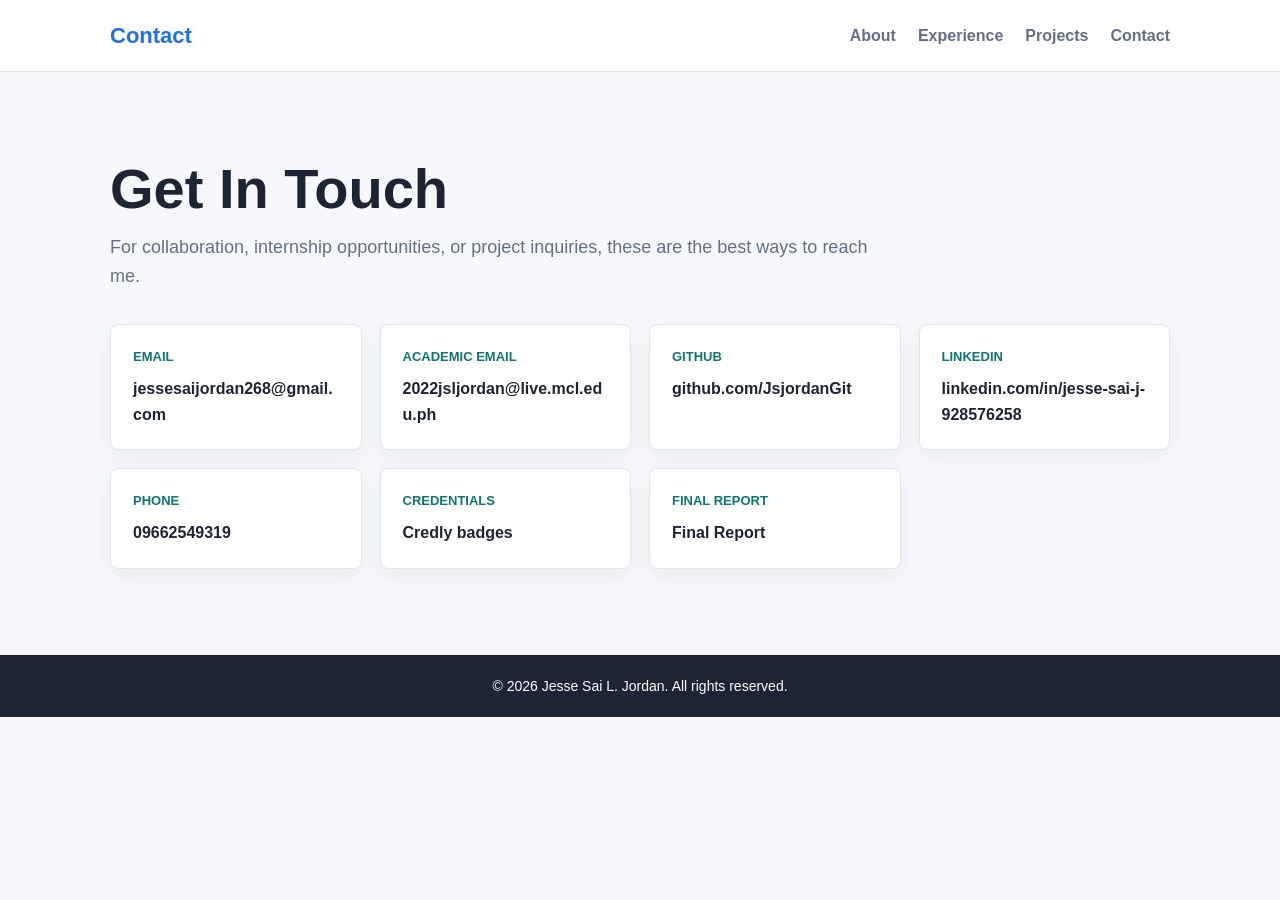
==== contact.html @ 4aef59ef "First commit" ====
<!DOCTYPE html>
<html lang="en">
<head>
    <link rel="stylesheet" href="design.css">
    <meta charset="UTF-8">
    <meta name="viewport" content="width=device-width, initial-scale=1.0">
    <title>Contact | Jesse Sai L. Jordan</title>
</head>
<body>
    <header>
        <nav>
            <a class="logo" href="index.html">Contact</a>
            <ul class="nav-links">
                <li><a href="index.html">About</a></li>
                <li><a href="experience.html">Experience</a></li>
                <li><a href="projects.html">Projects</a></li>
                <li><a href="contact.html">Contact</a></li>
            </ul>
        </nav>
    </header>

    <main class="page">
        <section id="contact">
            <h1 class="page-title">Get In Touch</h1>
            <p class="page-intro">For collaboration, internship opportunities, or project inquiries, these are the best ways to reach me.</p>
            <div class="contact-grid">
                <a class="contact-card" href="mailto:jessesaijordan268@gmail.com"><span>Email</span><strong>jessesaijordan268@gmail.com</strong></a>
                <a class="contact-card" href="mailto:2022jsljordan@live.mcl.edu.ph"><span>Academic Email</span><strong>2022jsljordan@live.mcl.edu.ph</strong></a>
                <a class="contact-card" href="https://github.com/JsjordanGit"><span>GitHub</span><strong>github.com/JsjordanGit</strong></a>
                <a class="contact-card" href="https://www.linkedin.com/in/jesse-sai-j-928576258/"><span>LinkedIn</span><strong>linkedin.com/in/jesse-sai-j-928576258</strong></a>
                <div class="contact-card"><span>Phone</span><strong>09662549319</strong></div>
                <a class="contact-card" href="https://www.credly.com/users/jesse-sai-jordan/badges#credly"><span>Credentials</span><strong>Credly badges</strong></a>
                <a class="contact-card" href="#"><span>Final Report</span><strong>Final Report</strong></a>
            </div>
            </div>
        </section>
    </main>

    <footer>
        <p>&copy; 2026 Jesse Sai L. Jordan. All rights reserved.</p>
    </footer>
</body>
</html>
---- design.css ----
* {
    margin: 0;
    padding: 0;
    box-sizing: border-box;
    font-family: 'Segoe UI', Tahoma, Geneva, Verdana, sans-serif;
    scroll-behavior: smooth;
}

:root {
    --ink: #1d2433;
    --muted: #627086;
    --line: #dde5ee;
    --paper: #ffffff;
    --soft: #f6f8fb;
    --blue: #1f6feb;
    --teal: #0f766e;
    --green: #3f7d20;
    --gold: #a16207;
}

body {
    background-color: var(--soft);
    color: var(--ink);
    line-height: 1.6;
}

a {
    color: inherit;
    text-decoration: none;
}

header {
    position: fixed;
    top: 0;
    width: 100%;
    background-color: rgba(255, 255, 255, 0.94);
    border-bottom: 1px solid var(--line);
    backdrop-filter: blur(10px);
    z-index: 1000;
}

nav {
    display: flex;
    justify-content: space-between;
    align-items: center;
    max-width: 1100px;
    margin: 0 auto;
    padding: 18px 20px;
}

.logo {
    font-size: 22px;
    font-weight: 800;
    color: var(--blue);
}

.nav-links {
    list-style: none;
    display: flex;
    gap: 22px;
    color: var(--muted);
    font-weight: 600;
}

.nav-links a:hover {
    color: var(--blue);
}

section {
    max-width: 1100px;
    margin: 0 auto;
    padding: 86px 20px;
}

.page {
    padding-top: 74px;
}

.page-title {
    font-size: clamp(34px, 5vw, 56px);
    line-height: 1.05;
    margin-bottom: 14px;
}

.page-intro {
    max-width: 760px;
    color: var(--muted);
    font-size: 18px;
    margin-bottom: 34px;
}

.section-title {
    text-align: center;
    font-size: 32px;
    margin-bottom: 34px;
    position: relative;
}

.section-title.left {
    text-align: left;
}

.section-title::after {
    content: '';
    display: block;
    width: 54px;
    height: 4px;
    background-color: var(--blue);
    margin: 10px auto 0;
    border-radius: 2px;
}

.section-title.left::after {
    margin-left: 0;
}

#hero {
    min-height: 92vh;
    display: flex;
    flex-direction: column;
    justify-content: center;
    align-items: flex-start;
    text-align: left;
    background:
        linear-gradient(135deg, rgba(31, 111, 235, 0.13), rgba(15, 118, 110, 0.1)),
        radial-gradient(circle at 82% 35%, rgba(161, 98, 7, 0.18), transparent 30%),
        var(--soft);
    padding-top: 110px;
}

.eyebrow {
    color: var(--teal);
    font-weight: 800;
    text-transform: uppercase;
    letter-spacing: 0;
    margin-bottom: 12px;
}

#hero h1 {
    font-size: clamp(44px, 8vw, 76px);
    line-height: 1;
    margin-bottom: 18px;
    max-width: 820px;
}

#hero > p:not(.eyebrow) {
    color: var(--muted);
    font-size: 20px;
    max-width: 760px;
    margin-bottom: 30px;
}

.hero-actions {
    display: flex;
    flex-wrap: wrap;
    gap: 12px;
}

.btn {
    display: inline-flex;
    align-items: center;
    justify-content: center;
    background-color: var(--blue);
    color: #fff;
    min-height: 46px;
    padding: 12px 22px;
    border-radius: 6px;
    font-weight: 800;
    transition: background 0.2s, transform 0.2s;
}

.btn:hover {
    background-color: #174ea6;
    transform: translateY(-1px);
}

.btn.secondary {
    background: var(--paper);
    color: var(--blue);
    border: 1px solid var(--line);
}

.about-content,
.split-section {
    display: grid;
    grid-template-columns: minmax(0, 1.5fr) minmax(280px, 0.85fr);
    gap: 34px;
    align-items: start;
}

.about-text {
    font-size: 18px;
    color: var(--muted);
}

.about-text p + p {
    margin-top: 16px;
}

.skills,
.timeline-item,
.highlight-list,
.credential-card,
.toolkit div,
.contact-card {
    background: var(--paper);
    border: 1px solid var(--line);
    border-radius: 8px;
    box-shadow: 0 8px 22px rgba(29, 36, 51, 0.06);
}

.skills {
    padding: 22px;
}

.skills h3,
.toolkit h3 {
    margin-bottom: 14px;
}

.skills ul,
.project-info ul {
    list-style: none;
}

.skills li,
.project-info li {
    margin: 8px 0;
    padding-left: 18px;
    position: relative;
}

.skills li::before,
.project-info li::before {
    content: '';
    position: absolute;
    left: 0;
    top: 11px;
    width: 7px;
    height: 7px;
    border-radius: 50%;
    background: var(--teal);
}

.timeline {
    display: grid;
    gap: 16px;
}

.timeline-item,
.highlight-list {
    padding: 22px;
}

.timeline-item span,
.credential-card span,
.contact-card span {
    display: block;
    color: var(--teal);
    font-weight: 800;
    font-size: 13px;
    text-transform: uppercase;
    margin-bottom: 8px;
}

.timeline-item h3,
.credential-card h2,
.project-info h2 {
    margin-bottom: 8px;
}

.timeline-item p,
.highlight-list p,
.credential-card p,
.toolkit p,
.project-info p {
    color: var(--muted);
}

.highlight-list p + p {
    margin-top: 14px;
}

.credential-grid,
.toolkit,
.contact-grid {
    display: grid;
    grid-template-columns: repeat(auto-fit, minmax(240px, 1fr));
    gap: 18px;
}

.credential-card,
.toolkit div,
.contact-card {
    padding: 22px;
}

.project-grid {
    display: grid;
    grid-template-columns: repeat(auto-fit, minmax(300px, 1fr));
    gap: 24px;
}

.project-card {
    background: var(--paper);
    border: 1px solid var(--line);
    border-radius: 8px;
    overflow: hidden;
    box-shadow: 0 8px 22px rgba(29, 36, 51, 0.06);
    transition: transform 0.2s, box-shadow 0.2s;
}

.project-card:hover {
    transform: translateY(-4px);
    box-shadow: 0 14px 28px rgba(29, 36, 51, 0.1);
}

.project-img {
    width: 100%;
    height: 170px;
    display: flex;
    align-items: center;
    justify-content: center;
    color: #fff;
    font-size: 42px;
    font-weight: 900;
}

.project-img.coffee {
    background: linear-gradient(135deg, #7c2d12, #0f766e);
}

.project-img.crypto {
    background: linear-gradient(135deg, #1f2937, #1f6feb);
}

.project-img.game {
    background: linear-gradient(135deg, #3f7d20, #a16207);
}

.project-info {
    padding: 22px;
}

.project-info p {
    margin-bottom: 14px;
}

.contact-card {
    display: block;
    min-width: 0;
}

.contact-card strong {
    display: block;
    overflow-wrap: anywhere;
}

.contact-card:hover {
    border-color: var(--blue);
    transform: translateY(-2px);
}

footer {
    background-color: var(--ink);
    color: #fff;
    text-align: center;
    padding: 20px;
    font-size: 14px;
}

@media (max-width: 768px) {
    nav {
        align-items: flex-start;
        gap: 12px;
        flex-direction: column;
    }

    .nav-links {
        flex-wrap: wrap;
        gap: 12px 18px;
    }

    section {
        padding: 70px 18px;
    }

    #hero {
        min-height: auto;
        padding-top: 140px;
    }

    .about-content,
    .split-section {
        grid-template-columns: 1fr;
    }
}
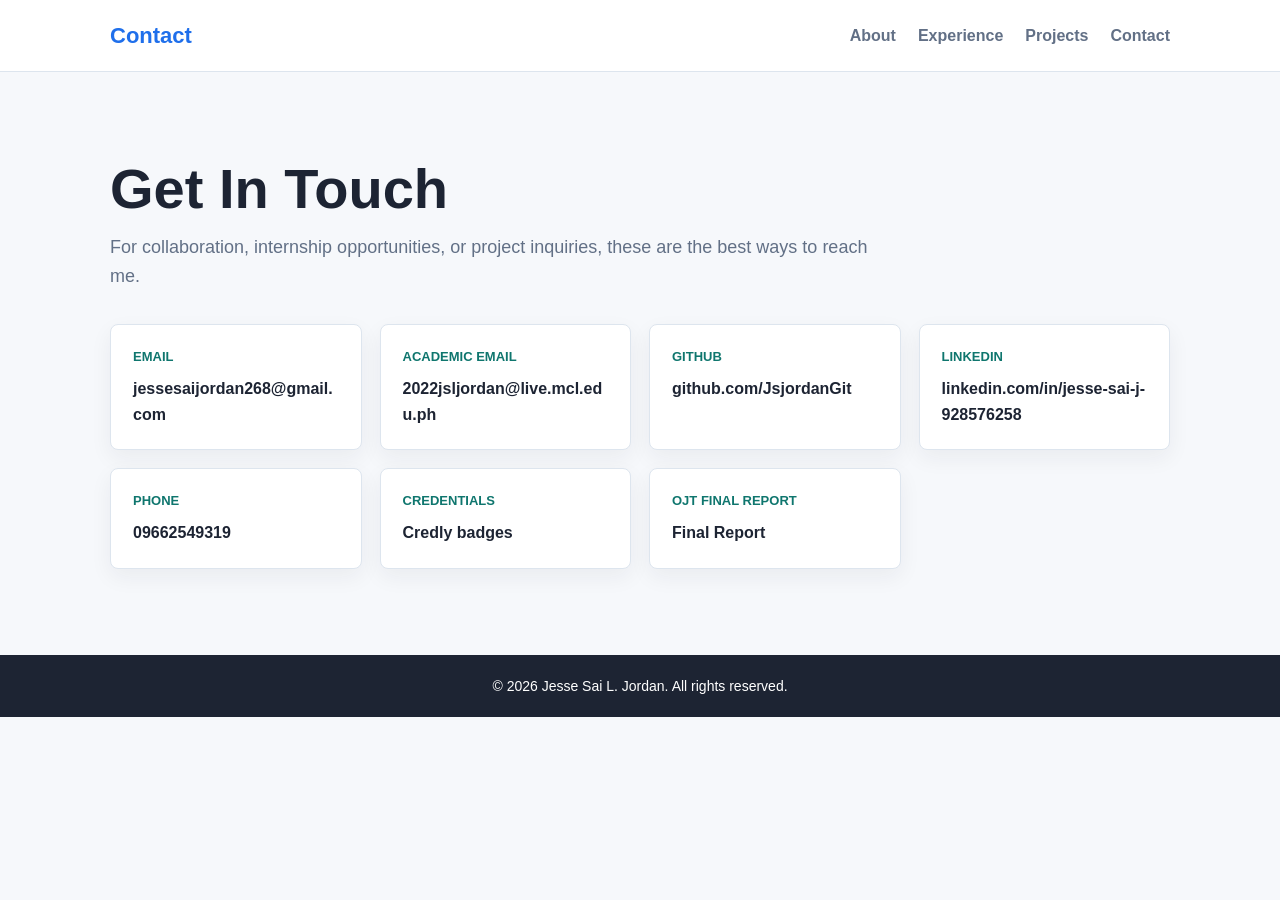
==== commit fc6b1303: "final Report" ====
--- a/contact.html
+++ b/contact.html
@@ -30,7 +30,7 @@
                 <a class="contact-card" href="https://www.linkedin.com/in/jesse-sai-j-928576258/"><span>LinkedIn</span><strong>linkedin.com/in/jesse-sai-j-928576258</strong></a>
                 <div class="contact-card"><span>Phone</span><strong>09662549319</strong></div>
                 <a class="contact-card" href="https://www.credly.com/users/jesse-sai-jordan/badges#credly"><span>Credentials</span><strong>Credly badges</strong></a>
-                <a class="contact-card" href="#"><span>Final Report</span><strong>Final Report</strong></a>
+                <a class="contact-card" href="https://docs.google.com/document/d/1H7Yc778f_iCs8fSFuv3vOyeGOMNs-UbLFlny4T3Frzk/edit?usp=sharing"><span>OJT Final Report</span><strong>Final Report</strong></a>
             </div>
             </div>
         </section>
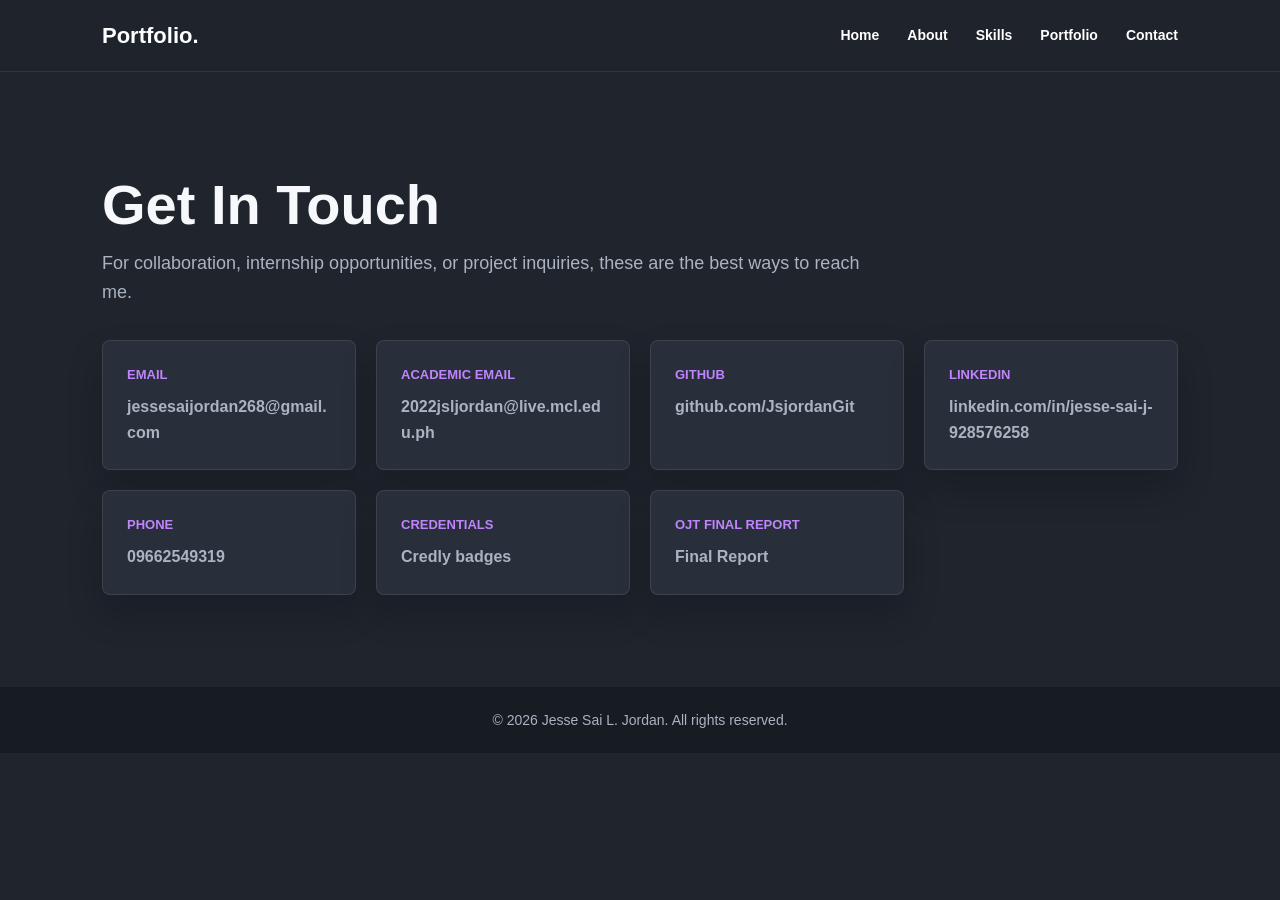
==== commit 0e941954: "Design Change" ====
--- a/contact.html
+++ b/contact.html
@@ -9,11 +9,12 @@
 <body>
     <header>
         <nav>
-            <a class="logo" href="index.html">Contact</a>
+            <a class="logo" href="index.html">Portfolio.</a>
             <ul class="nav-links">
-                <li><a href="index.html">About</a></li>
-                <li><a href="experience.html">Experience</a></li>
-                <li><a href="projects.html">Projects</a></li>
+                <li><a href="index.html">Home</a></li>
+                <li><a href="index.html#about">About</a></li>
+                <li><a href="experience.html">Skills</a></li>
+                <li><a href="projects.html">Portfolio</a></li>
                 <li><a href="contact.html">Contact</a></li>
             </ul>
         </nav>
@@ -32,7 +33,6 @@
                 <a class="contact-card" href="https://www.credly.com/users/jesse-sai-jordan/badges#credly"><span>Credentials</span><strong>Credly badges</strong></a>
                 <a class="contact-card" href="https://docs.google.com/document/d/1H7Yc778f_iCs8fSFuv3vOyeGOMNs-UbLFlny4T3Frzk/edit?usp=sharing"><span>OJT Final Report</span><strong>Final Report</strong></a>
             </div>
-            </div>
         </section>
     </main>
 
--- a/design.css
+++ b/design.css
@@ -7,20 +7,21 @@
 }
 
 :root {
-    --ink: #1d2433;
-    --muted: #627086;
-    --line: #dde5ee;
-    --paper: #ffffff;
-    --soft: #f6f8fb;
-    --blue: #1f6feb;
-    --teal: #0f766e;
-    --green: #3f7d20;
-    --gold: #a16207;
+    --bg: #1f242d;
+    --panel: #282f3a;
+    --panel-strong: #303846;
+    --text: #f7f8fc;
+    --muted: #aab3c2;
+    --line: rgba(255, 255, 255, 0.09);
+    --purple: #a855f7;
+    --purple-bright: #c084fc;
+    --purple-dark: #6d28d9;
+    --shadow: rgba(168, 85, 247, 0.35);
 }
 
 body {
-    background-color: var(--soft);
-    color: var(--ink);
+    background: var(--bg);
+    color: var(--text);
     line-height: 1.6;
 }
 
@@ -33,9 +34,9 @@
     position: fixed;
     top: 0;
     width: 100%;
-    background-color: rgba(255, 255, 255, 0.94);
+    background: rgba(31, 36, 45, 0.92);
     border-bottom: 1px solid var(--line);
-    backdrop-filter: blur(10px);
+    backdrop-filter: blur(12px);
     z-index: 1000;
 }
 
@@ -43,37 +44,43 @@
     display: flex;
     justify-content: space-between;
     align-items: center;
-    max-width: 1100px;
+    max-width: 1120px;
     margin: 0 auto;
-    padding: 18px 20px;
+    padding: 18px 22px;
 }
 
 .logo {
+    color: #fff;
     font-size: 22px;
     font-weight: 800;
-    color: var(--blue);
 }
 
 .nav-links {
+    display: flex;
+    gap: 28px;
     list-style: none;
-    display: flex;
-    gap: 22px;
-    color: var(--muted);
-    font-weight: 600;
-}
-
-.nav-links a:hover {
-    color: var(--blue);
+    color: #fff;
+    font-size: 14px;
+    font-weight: 700;
+}
+
+.nav-links a {
+    transition: color 0.2s;
+}
+
+.nav-links a:hover,
+.nav-links a.active {
+    color: var(--purple-bright);
 }
 
 section {
-    max-width: 1100px;
+    max-width: 1120px;
     margin: 0 auto;
-    padding: 86px 20px;
+    padding: 92px 22px;
 }
 
 .page {
-    padding-top: 74px;
+    padding-top: 84px;
 }
 
 .page-title {
@@ -89,112 +96,217 @@
     margin-bottom: 34px;
 }
 
-.section-title {
-    text-align: center;
-    font-size: 32px;
-    margin-bottom: 34px;
-    position: relative;
-}
-
-.section-title.left {
-    text-align: left;
-}
-
-.section-title::after {
-    content: '';
-    display: block;
-    width: 54px;
-    height: 4px;
-    background-color: var(--blue);
-    margin: 10px auto 0;
-    border-radius: 2px;
-}
-
-.section-title.left::after {
-    margin-left: 0;
-}
-
 #hero {
-    min-height: 92vh;
+    min-height: 100vh;
+    display: grid;
+    grid-template-columns: minmax(0, 1.05fr) minmax(320px, 0.95fr);
+    align-items: center;
+    gap: 48px;
+    padding-top: 108px;
+}
+
+.hero-copy {
+    max-width: 620px;
+}
+
+.eyebrow {
+    color: #fff;
+    font-size: 24px;
+    font-weight: 800;
+    margin-bottom: 4px;
+    text-transform: none;
+}
+
+#hero h1 {
+    font-size: clamp(42px, 7vw, 68px);
+    line-height: 1.02;
+    margin-bottom: 6px;
+}
+
+#hero h2 {
+    color: #fff;
+    font-size: clamp(21px, 3vw, 31px);
+    line-height: 1.2;
+    margin-bottom: 22px;
+}
+
+#hero h2 span {
+    color: var(--purple-bright);
+    text-shadow: 0 0 18px var(--shadow);
+}
+
+#hero p:not(.eyebrow) {
+    color: var(--muted);
+    max-width: 560px;
+    margin-bottom: 22px;
+}
+
+.social-row {
     display: flex;
-    flex-direction: column;
+    gap: 12px;
+    margin-bottom: 24px;
+}
+
+.social-row a {
+    display: inline-flex;
+    align-items: center;
     justify-content: center;
-    align-items: flex-start;
-    text-align: left;
-    background:
-        linear-gradient(135deg, rgba(31, 111, 235, 0.13), rgba(15, 118, 110, 0.1)),
-        radial-gradient(circle at 82% 35%, rgba(161, 98, 7, 0.18), transparent 30%),
-        var(--soft);
-    padding-top: 110px;
-}
-
-.eyebrow {
-    color: var(--teal);
-    font-weight: 800;
-    text-transform: uppercase;
-    letter-spacing: 0;
-    margin-bottom: 12px;
-}
-
-#hero h1 {
-    font-size: clamp(44px, 8vw, 76px);
-    line-height: 1;
-    margin-bottom: 18px;
-    max-width: 820px;
-}
-
-#hero > p:not(.eyebrow) {
-    color: var(--muted);
-    font-size: 20px;
-    max-width: 760px;
-    margin-bottom: 30px;
+    width: 38px;
+    height: 38px;
+    border: 2px solid var(--purple-bright);
+    border-radius: 50%;
+    color: var(--purple-bright);
+    font-size: 12px;
+    font-weight: 900;
+    box-shadow: 0 0 12px rgba(168, 85, 247, 0.16);
+    transition: background 0.2s, color 0.2s, transform 0.2s;
+}
+
+.social-row a:hover {
+    background: var(--purple-bright);
+    color: var(--bg);
+    transform: translateY(-2px);
 }
 
 .hero-actions {
     display: flex;
     flex-wrap: wrap;
-    gap: 12px;
+    gap: 14px;
 }
 
 .btn {
     display: inline-flex;
     align-items: center;
     justify-content: center;
-    background-color: var(--blue);
-    color: #fff;
     min-height: 46px;
-    padding: 12px 22px;
-    border-radius: 6px;
+    padding: 12px 24px;
+    border-radius: 999px;
+    background: var(--purple-bright);
+    color: var(--bg);
+    border: 2px solid var(--purple-bright);
+    box-shadow: 0 0 20px var(--shadow);
     font-weight: 800;
-    transition: background 0.2s, transform 0.2s;
+    transition: transform 0.2s, box-shadow 0.2s, background 0.2s;
 }
 
 .btn:hover {
-    background-color: #174ea6;
-    transform: translateY(-1px);
+    transform: translateY(-2px);
+    box-shadow: 0 0 30px var(--shadow);
 }
 
 .btn.secondary {
-    background: var(--paper);
-    color: var(--blue);
-    border: 1px solid var(--line);
+    background: transparent;
+    color: var(--purple-bright);
+    box-shadow: none;
+}
+
+.btn.secondary:hover {
+    background: var(--purple-bright);
+    color: var(--bg);
+}
+
+.hero-visual {
+    display: flex;
+    justify-content: center;
+    align-items: center;
+    min-height: 440px;
+}
+
+.portrait-frame {
+    position: relative;
+    width: min(360px, 82vw);
+    aspect-ratio: 1;
+    display: grid;
+    place-items: center;
+    background:
+        radial-gradient(circle at 50% 38%, rgba(255, 255, 255, 0.16), transparent 32%),
+        linear-gradient(145deg, var(--purple-bright), var(--purple-dark));
+    clip-path: polygon(25% 5%, 75% 5%, 100% 50%, 75% 95%, 25% 95%, 0 50%);
+    filter: drop-shadow(0 0 26px var(--shadow));
+}
+
+.portrait-frame::before {
+    content: '';
+    position: absolute;
+    inset: 24px;
+    background: linear-gradient(145deg, #232936, #171b22);
+    clip-path: inherit;
+}
+
+.portrait-initials {
+    position: relative;
+    z-index: 1;
+    color: #fff;
+    font-size: clamp(54px, 9vw, 92px);
+    font-weight: 900;
+    letter-spacing: 0;
+    text-shadow: 0 0 22px rgba(192, 132, 252, 0.5);
+}
+
+.portrait-frame span {
+    position: absolute;
+    z-index: 2;
+    bottom: 90px;
+    color: var(--purple-bright);
+    font-size: 16px;
+    font-weight: 900;
+    letter-spacing: 0;
+}
+
+.section-title {
+    margin-bottom: 34px;
+    color: #fff;
+    font-size: 34px;
+    text-align: center;
+}
+
+.section-title.left {
+    text-align: left;
+}
+
+.section-title::after {
+    content: '';
+    display: block;
+    width: 58px;
+    height: 4px;
+    margin: 10px auto 0;
+    border-radius: 999px;
+    background: var(--purple-bright);
+    box-shadow: 0 0 14px var(--shadow);
+}
+
+.section-title.left::after {
+    margin-left: 0;
 }
 
 .about-content,
 .split-section {
     display: grid;
-    grid-template-columns: minmax(0, 1.5fr) minmax(280px, 0.85fr);
-    gap: 34px;
+    grid-template-columns: minmax(0, 1.4fr) minmax(280px, 0.9fr);
+    gap: 26px;
     align-items: start;
 }
 
 .about-text {
+    color: var(--muted);
     font-size: 18px;
-    color: var(--muted);
 }
 
 .about-text p + p {
     margin-top: 16px;
+}
+
+.skills,
+.timeline-item,
+.highlight-list,
+.credential-card,
+.toolkit div,
+.contact-card,
+.project-card {
+    background: var(--panel);
+    border: 1px solid var(--line);
+    border-radius: 8px;
+    box-shadow: 0 18px 36px rgba(0, 0, 0, 0.18);
 }
 
 .skills,
@@ -203,14 +315,15 @@
 .credential-card,
 .toolkit div,
 .contact-card {
-    background: var(--paper);
-    border: 1px solid var(--line);
-    border-radius: 8px;
-    box-shadow: 0 8px 22px rgba(29, 36, 51, 0.06);
-}
-
-.skills {
-    padding: 22px;
+    padding: 24px;
+}
+
+.skills h3,
+.toolkit h3,
+.timeline-item h3,
+.credential-card h2,
+.project-info h2 {
+    color: #fff;
 }
 
 .skills h3,
@@ -225,9 +338,10 @@
 
 .skills li,
 .project-info li {
+    position: relative;
     margin: 8px 0;
     padding-left: 18px;
-    position: relative;
+    color: var(--muted);
 }
 
 .skills li::before,
@@ -239,41 +353,46 @@
     width: 7px;
     height: 7px;
     border-radius: 50%;
-    background: var(--teal);
-}
-
-.timeline {
+    background: var(--purple-bright);
+    box-shadow: 0 0 10px var(--shadow);
+}
+
+.timeline,
+.credential-grid,
+.toolkit,
+.contact-grid,
+.project-grid {
     display: grid;
-    gap: 16px;
-}
-
-.timeline-item,
-.highlight-list {
-    padding: 22px;
+    gap: 20px;
+}
+
+.credential-grid,
+.toolkit,
+.contact-grid {
+    grid-template-columns: repeat(auto-fit, minmax(240px, 1fr));
+}
+
+.project-grid {
+    grid-template-columns: repeat(auto-fit, minmax(300px, 1fr));
 }
 
 .timeline-item span,
 .credential-card span,
 .contact-card span {
     display: block;
-    color: var(--teal);
-    font-weight: 800;
+    color: var(--purple-bright);
     font-size: 13px;
+    font-weight: 900;
+    margin-bottom: 8px;
     text-transform: uppercase;
-    margin-bottom: 8px;
-}
-
-.timeline-item h3,
-.credential-card h2,
-.project-info h2 {
-    margin-bottom: 8px;
 }
 
 .timeline-item p,
 .highlight-list p,
 .credential-card p,
 .toolkit p,
-.project-info p {
+.project-info p,
+.contact-card strong {
     color: var(--muted);
 }
 
@@ -281,38 +400,18 @@
     margin-top: 14px;
 }
 
-.credential-grid,
-.toolkit,
-.contact-grid {
-    display: grid;
-    grid-template-columns: repeat(auto-fit, minmax(240px, 1fr));
-    gap: 18px;
-}
-
-.credential-card,
-.toolkit div,
-.contact-card {
-    padding: 22px;
-}
-
-.project-grid {
-    display: grid;
-    grid-template-columns: repeat(auto-fit, minmax(300px, 1fr));
-    gap: 24px;
-}
-
 .project-card {
-    background: var(--paper);
-    border: 1px solid var(--line);
-    border-radius: 8px;
     overflow: hidden;
-    box-shadow: 0 8px 22px rgba(29, 36, 51, 0.06);
-    transition: transform 0.2s, box-shadow 0.2s;
-}
-
-.project-card:hover {
+    transition: transform 0.2s, box-shadow 0.2s, border-color 0.2s;
+}
+
+.project-card:hover,
+.contact-card:hover,
+.credential-card:hover,
+.toolkit div:hover {
+    border-color: rgba(192, 132, 252, 0.6);
+    box-shadow: 0 18px 42px rgba(168, 85, 247, 0.18);
     transform: translateY(-4px);
-    box-shadow: 0 14px 28px rgba(29, 36, 51, 0.1);
 }
 
 .project-img {
@@ -324,22 +423,23 @@
     color: #fff;
     font-size: 42px;
     font-weight: 900;
+    background: linear-gradient(135deg, var(--purple-dark), var(--purple-bright));
 }
 
 .project-img.coffee {
-    background: linear-gradient(135deg, #7c2d12, #0f766e);
+    background: linear-gradient(135deg, #4c1d95, #8b5cf6);
 }
 
 .project-img.crypto {
-    background: linear-gradient(135deg, #1f2937, #1f6feb);
+    background: linear-gradient(135deg, #111827, #a855f7);
 }
 
 .project-img.game {
-    background: linear-gradient(135deg, #3f7d20, #a16207);
+    background: linear-gradient(135deg, #581c87, #c084fc);
 }
 
 .project-info {
-    padding: 22px;
+    padding: 24px;
 }
 
 .project-info p {
@@ -349,6 +449,7 @@
 .contact-card {
     display: block;
     min-width: 0;
+    transition: transform 0.2s, box-shadow 0.2s, border-color 0.2s;
 }
 
 .contact-card strong {
@@ -356,24 +457,19 @@
     overflow-wrap: anywhere;
 }
 
-.contact-card:hover {
-    border-color: var(--blue);
-    transform: translateY(-2px);
-}
-
 footer {
-    background-color: var(--ink);
-    color: #fff;
+    background: #171b22;
+    color: var(--muted);
     text-align: center;
-    padding: 20px;
+    padding: 22px;
     font-size: 14px;
 }
 
-@media (max-width: 768px) {
+@media (max-width: 820px) {
     nav {
         align-items: flex-start;
+        flex-direction: column;
         gap: 12px;
-        flex-direction: column;
     }
 
     .nav-links {
@@ -382,12 +478,26 @@
     }
 
     section {
-        padding: 70px 18px;
+        padding: 72px 20px;
     }
 
     #hero {
+        grid-template-columns: 1fr;
         min-height: auto;
-        padding-top: 140px;
+        padding-top: 138px;
+    }
+
+    .hero-visual {
+        min-height: 320px;
+        order: -1;
+    }
+
+    .portrait-frame {
+        width: min(280px, 78vw);
+    }
+
+    .portrait-frame span {
+        bottom: 70px;
     }
 
     .about-content,
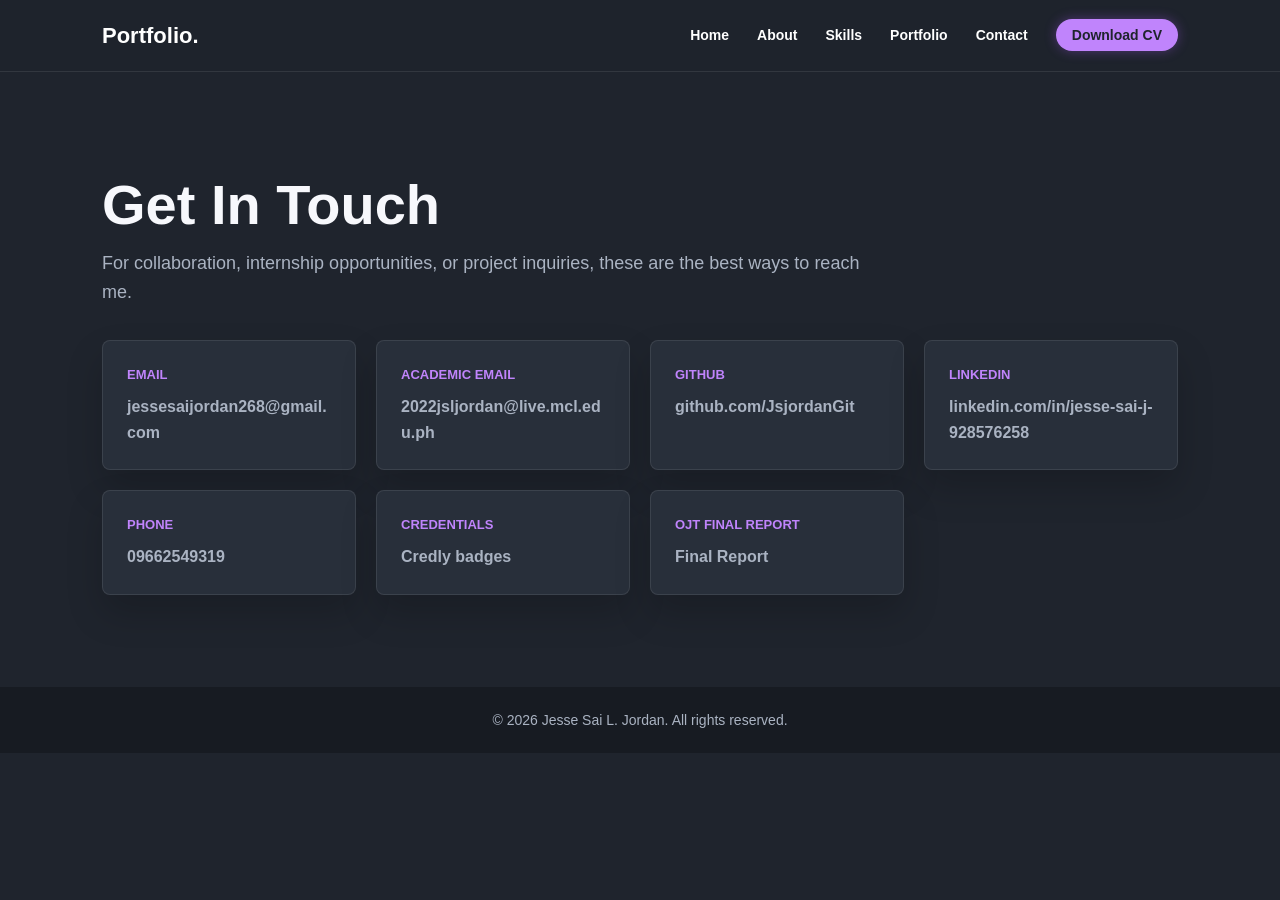
==== commit 82de59b6: "Add Download CV" ====
--- a/contact.html
+++ b/contact.html
@@ -16,10 +16,11 @@
                 <li><a href="experience.html">Skills</a></li>
                 <li><a href="projects.html">Portfolio</a></li>
                 <li><a href="contact.html">Contact</a></li>
+                <!-- Download CV Button -->
+                <li><a href="assets/JesseSaiJordan_Resume.pdf" class="cv-btn" download>Download CV</a></li>
             </ul>
         </nav>
     </header>
-
     <main class="page">
         <section id="contact">
             <h1 class="page-title">Get In Touch</h1>
--- a/design.css
+++ b/design.css
@@ -505,3 +505,36 @@
         grid-template-columns: 1fr;
     }
 }
+/* --- Navigation CV Button Styles --- */
+.nav-links {
+    align-items: center; /* Vertically align the button with other links */
+}
+
+.cv-btn {
+    background: var(--purple-bright);
+    color: var(--bg) !important; /* Forces the text to remain dark over the bright background */
+    padding: 8px 16px;
+    border-radius: 999px;
+    font-weight: 800;
+    box-shadow: 0 0 12px var(--shadow);
+    transition: transform 0.2s, box-shadow 0.2s, background-color 0.2s !important;
+}
+
+.nav-links .cv-btn:hover {
+    background: #fff;
+    color: var(--bg) !important;
+    transform: translateY(-1px);
+    box-shadow: 0 0 18px var(--shadow);
+}
+
+/* Ensure proper vertical alignment on smaller screen layouts */
+@media (max-width: 820px) {
+    .nav-links {
+        align-items: flex-start;
+    }
+    
+    .cv-btn {
+        margin-top: 4px;
+        padding: 6px 14px;
+    }
+}
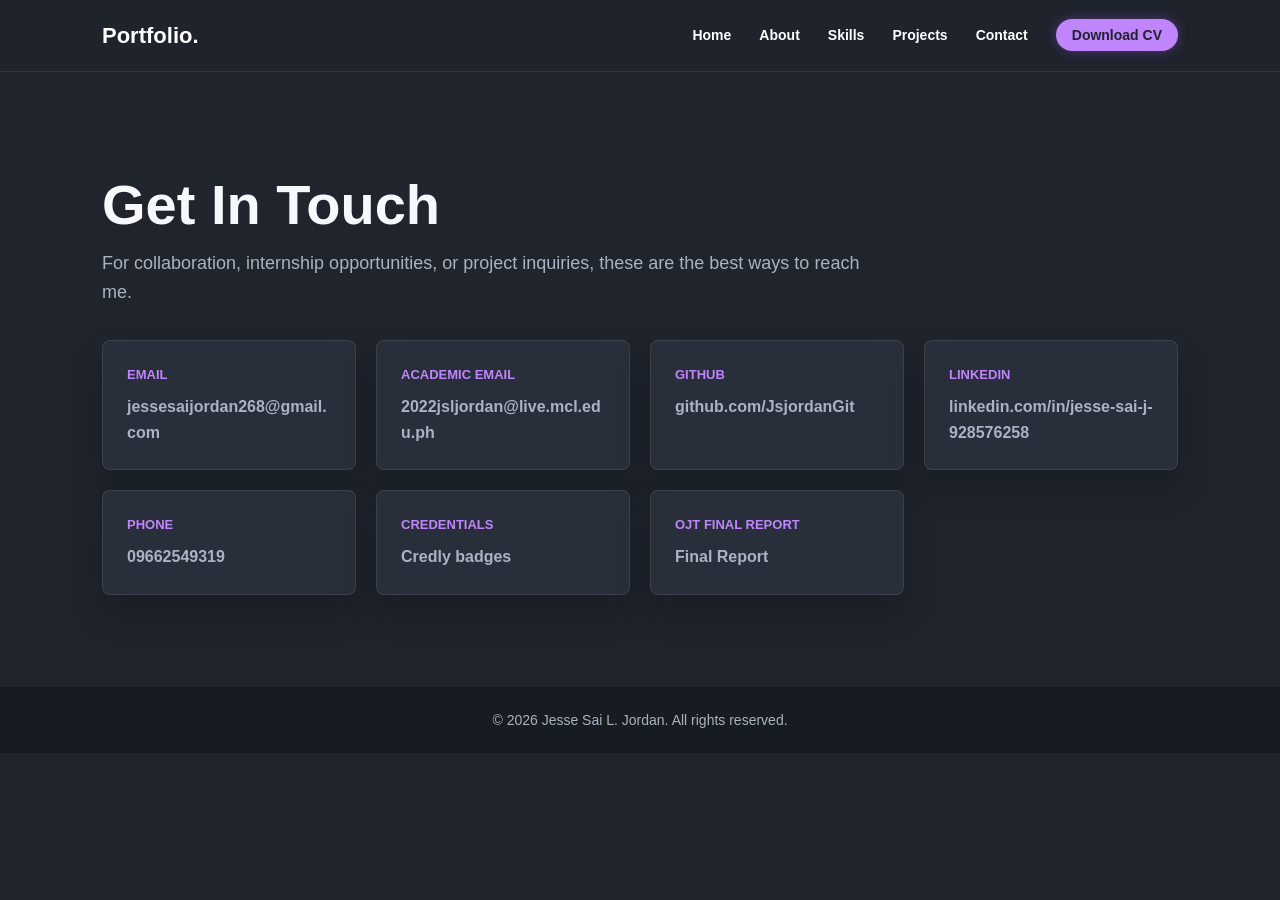
==== commit 62de8fe1: "Images and PDF" ====
--- a/contact.html
+++ b/contact.html
@@ -14,7 +14,7 @@
                 <li><a href="index.html">Home</a></li>
                 <li><a href="index.html#about">About</a></li>
                 <li><a href="experience.html">Skills</a></li>
-                <li><a href="projects.html">Portfolio</a></li>
+                <li><a href="projects.html">Projects</a></li>
                 <li><a href="contact.html">Contact</a></li>
                 <!-- Download CV Button -->
                 <li><a href="assets/JesseSaiJordan_Resume.pdf" class="cv-btn" download>Download CV</a></li>
--- a/design.css
+++ b/design.css
@@ -1,3 +1,6 @@
+/* ==========================================================================
+   1. GLOBAL STYLES & VARIABLES
+   ========================================================================== */
 * {
     margin: 0;
     padding: 0;
@@ -30,6 +33,9 @@
     text-decoration: none;
 }
 
+/* ==========================================================================
+   2. NAVIGATION HEADER & CV BUTTON
+   ========================================================================== */
 header {
     position: fixed;
     top: 0;
@@ -57,6 +63,7 @@
 
 .nav-links {
     display: flex;
+    align-items: center;
     gap: 28px;
     list-style: none;
     color: #fff;
@@ -73,6 +80,26 @@
     color: var(--purple-bright);
 }
 
+.cv-btn {
+    background: var(--purple-bright);
+    color: var(--bg) !important;
+    padding: 8px 16px;
+    border-radius: 999px;
+    font-weight: 800;
+    box-shadow: 0 0 12px var(--shadow);
+    transition: transform 0.2s, box-shadow 0.2s, background-color 0.2s !important;
+}
+
+.nav-links .cv-btn:hover {
+    background: #fff;
+    color: var(--bg) !important;
+    transform: translateY(-1px);
+    box-shadow: 0 0 18px var(--shadow);
+}
+
+/* ==========================================================================
+   3. LAYOUT & TYPOGRAPHY
+   ========================================================================== */
 section {
     max-width: 1120px;
     margin: 0 auto;
@@ -96,6 +123,35 @@
     margin-bottom: 34px;
 }
 
+.section-title {
+    margin-bottom: 34px;
+    color: #fff;
+    font-size: 34px;
+    text-align: center;
+}
+
+.section-title.left {
+    text-align: left;
+}
+
+.section-title::after {
+    content: '';
+    display: block;
+    width: 58px;
+    height: 4px;
+    margin: 10px auto 0;
+    border-radius: 999px;
+    background: var(--purple-bright);
+    box-shadow: 0 0 14px var(--shadow);
+}
+
+.section-title.left::after {
+    margin-left: 0;
+}
+
+/* ==========================================================================
+   4. HERO SECTION
+   ========================================================================== */
 #hero {
     min-height: 100vh;
     display: grid;
@@ -253,32 +309,9 @@
     letter-spacing: 0;
 }
 
-.section-title {
-    margin-bottom: 34px;
-    color: #fff;
-    font-size: 34px;
-    text-align: center;
-}
-
-.section-title.left {
-    text-align: left;
-}
-
-.section-title::after {
-    content: '';
-    display: block;
-    width: 58px;
-    height: 4px;
-    margin: 10px auto 0;
-    border-radius: 999px;
-    background: var(--purple-bright);
-    box-shadow: 0 0 14px var(--shadow);
-}
-
-.section-title.left::after {
-    margin-left: 0;
-}
-
+/* ==========================================================================
+   5. CARDS & UI COMPONENTS
+   ========================================================================== */
 .about-content,
 .split-section {
     display: grid;
@@ -373,7 +406,11 @@
 }
 
 .project-grid {
-    grid-template-columns: repeat(auto-fit, minmax(300px, 1fr));
+    display: grid;
+    gap: 32px;
+    grid-template-columns: 1fr;
+    max-width: 800px;
+    margin: 0 auto;
 }
 
 .timeline-item span,
@@ -400,11 +437,6 @@
     margin-top: 14px;
 }
 
-.project-card {
-    overflow: hidden;
-    transition: transform 0.2s, box-shadow 0.2s, border-color 0.2s;
-}
-
 .project-card:hover,
 .contact-card:hover,
 .credential-card:hover,
@@ -414,38 +446,6 @@
     transform: translateY(-4px);
 }
 
-.project-img {
-    width: 100%;
-    height: 170px;
-    display: flex;
-    align-items: center;
-    justify-content: center;
-    color: #fff;
-    font-size: 42px;
-    font-weight: 900;
-    background: linear-gradient(135deg, var(--purple-dark), var(--purple-bright));
-}
-
-.project-img.coffee {
-    background: linear-gradient(135deg, #4c1d95, #8b5cf6);
-}
-
-.project-img.crypto {
-    background: linear-gradient(135deg, #111827, #a855f7);
-}
-
-.project-img.game {
-    background: linear-gradient(135deg, #581c87, #c084fc);
-}
-
-.project-info {
-    padding: 24px;
-}
-
-.project-info p {
-    margin-bottom: 14px;
-}
-
 .contact-card {
     display: block;
     min-width: 0;
@@ -457,6 +457,80 @@
     overflow-wrap: anywhere;
 }
 
+/* ==========================================================================
+   6. VERTICAL PROJECT GALLERY CARDS (FIXED ZOOM & PROPORTIONS)
+   ========================================================================== */
+.project-card {
+    display: flex;
+    flex-direction: column;
+    height: 100%;
+    overflow: hidden;
+    transition: transform 0.2s, box-shadow 0.2s, border-color 0.2s;
+}
+
+.project-gallery-container {
+    position: relative;
+    width: 100%;
+    height: auto; /* Fixed: Removed strict pixel heights causing stretch-zoom */
+    aspect-ratio: 16 / 9; /* Fixed: Keeps standard widescreen proportions automatically */
+    background: var(--panel-strong);
+    overflow: hidden;
+    border-bottom: 1px solid var(--line);
+}
+
+.project-images-flex {
+    display: flex;
+    width: 100%;
+    height: 60%;
+    gap: 4px;
+    background: var(--line);
+}
+
+.project-thumb {
+    flex: 1 1 0;
+    width: 100%;
+    height: 100%;
+    object-fit: contain; /* Fixed: Changes from cover to contain to view the entire crop-free image */
+    background-color: #1a1f26; /* Clean background padding behind custom screenshots */
+    transition: transform 0.3s ease, filter 0.3s ease;
+    filter: brightness(0.9);
+}
+
+.project-thumb:hover {
+    transform: scale(1.03); /* Subtle scale zoom to keep text/graphics crisp */
+    filter: brightness(1.05);
+    z-index: 2;
+}
+
+.project-badge {
+    position: absolute;
+    top: 12px;
+    left: 12px;
+    z-index: 10;
+    background: var(--purple-bright);
+    color: var(--bg);
+    font-size: 12px;
+    font-weight: 900;
+    padding: 4px 10px;
+    border-radius: 4px;
+    box-shadow: 0 4px 12px rgba(0, 0, 0, 0.4);
+    letter-spacing: 0.5px;
+}
+
+.project-info {
+    padding: 24px;
+    flex-grow: 1;
+    display: flex;
+    flex-direction: column;
+}
+
+.project-info p {
+    margin-bottom: 14px;
+}
+
+/* ==========================================================================
+   7. FOOTER
+   ========================================================================== */
 footer {
     background: #171b22;
     color: var(--muted);
@@ -465,6 +539,9 @@
     font-size: 14px;
 }
 
+/* ==========================================================================
+   8. MEDIA QUERIES (RESPONSIVE WORKFLOWS)
+   ========================================================================== */
 @media (max-width: 820px) {
     nav {
         align-items: flex-start;
@@ -473,8 +550,14 @@
     }
 
     .nav-links {
+        align-items: flex-start;
         flex-wrap: wrap;
         gap: 12px 18px;
+    }
+
+    .cv-btn {
+        margin-top: 4px;
+        padding: 6px 14px;
     }
 
     section {
@@ -505,36 +588,11 @@
         grid-template-columns: 1fr;
     }
 }
-/* --- Navigation CV Button Styles --- */
-.nav-links {
-    align-items: center; /* Vertically align the button with other links */
-}
-
-.cv-btn {
-    background: var(--purple-bright);
-    color: var(--bg) !important; /* Forces the text to remain dark over the bright background */
-    padding: 8px 16px;
-    border-radius: 999px;
-    font-weight: 800;
-    box-shadow: 0 0 12px var(--shadow);
-    transition: transform 0.2s, box-shadow 0.2s, background-color 0.2s !important;
-}
-
-.nav-links .cv-btn:hover {
-    background: #fff;
-    color: var(--bg) !important;
-    transform: translateY(-1px);
-    box-shadow: 0 0 18px var(--shadow);
-}
-
-/* Ensure proper vertical alignment on smaller screen layouts */
-@media (max-width: 820px) {
-    .nav-links {
-        align-items: flex-start;
-    }
-    
-    .cv-btn {
-        margin-top: 4px;
-        padding: 6px 14px;
-    }
+
+/* --- Clickable Certificate Card Overrides --- */
+.clickable-card {
+    display: block;
+    text-align: left;
+    cursor: pointer;
+    transition: transform 0.2s, box-shadow 0.2s, border-color 0.2s;
 }
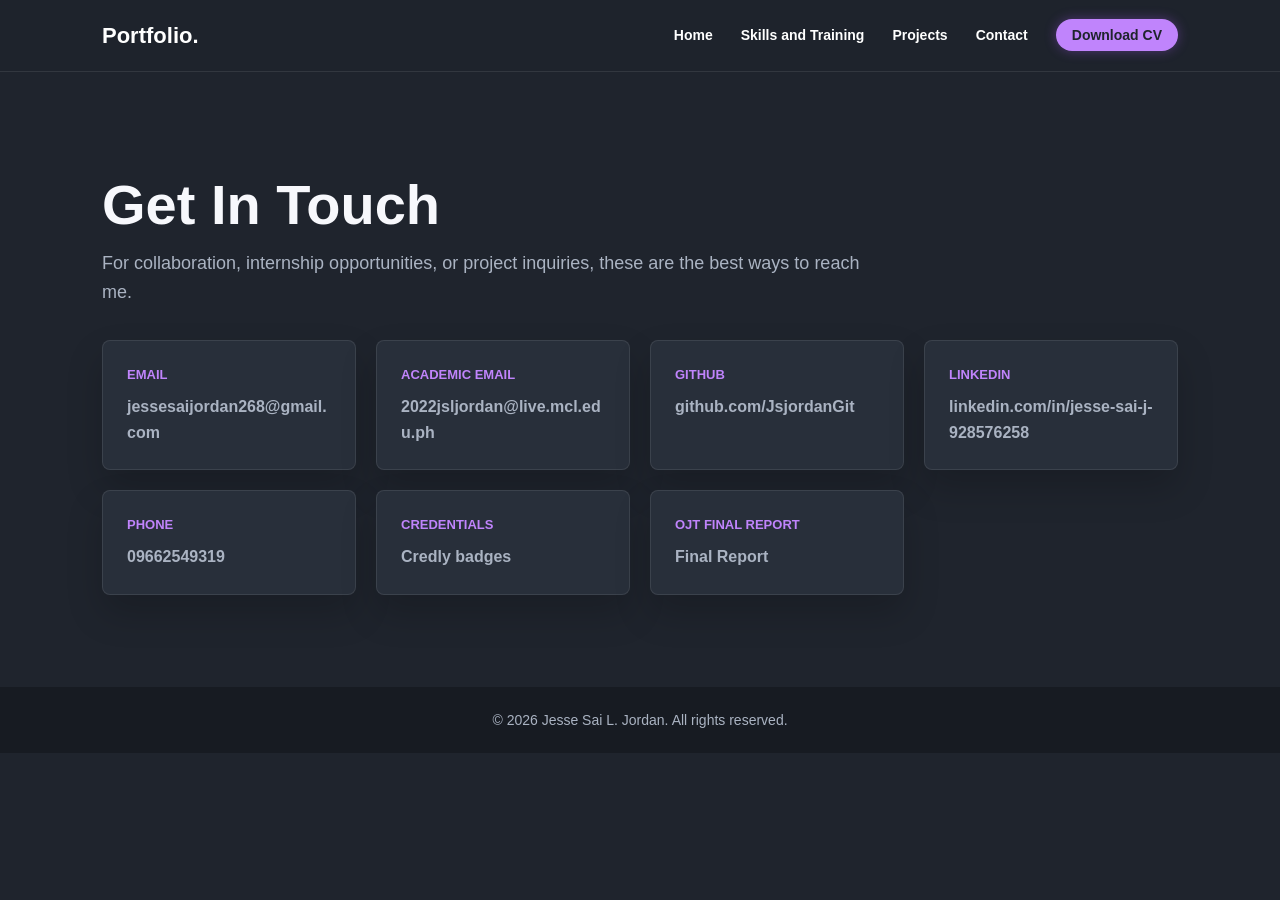
==== commit 4ddc61fe: "Pics change" ====
--- a/contact.html
+++ b/contact.html
@@ -12,8 +12,7 @@
             <a class="logo" href="index.html">Portfolio.</a>
             <ul class="nav-links">
                 <li><a href="index.html">Home</a></li>
-                <li><a href="index.html#about">About</a></li>
-                <li><a href="experience.html">Skills</a></li>
+                <li><a href="experience.html">Skills and Training</a></li>
                 <li><a href="projects.html">Projects</a></li>
                 <li><a href="contact.html">Contact</a></li>
                 <!-- Download CV Button -->
--- a/design.css
+++ b/design.css
@@ -463,7 +463,7 @@
 .project-card {
     display: flex;
     flex-direction: column;
-    height: 100%;
+    height: 80%;
     overflow: hidden;
     transition: transform 0.2s, box-shadow 0.2s, border-color 0.2s;
 }
@@ -481,8 +481,8 @@
 .project-images-flex {
     display: flex;
     width: 100%;
-    height: 60%;
-    gap: 4px;
+    height: 100%;
+    gap: 1px;
     background: var(--line);
 }
 
